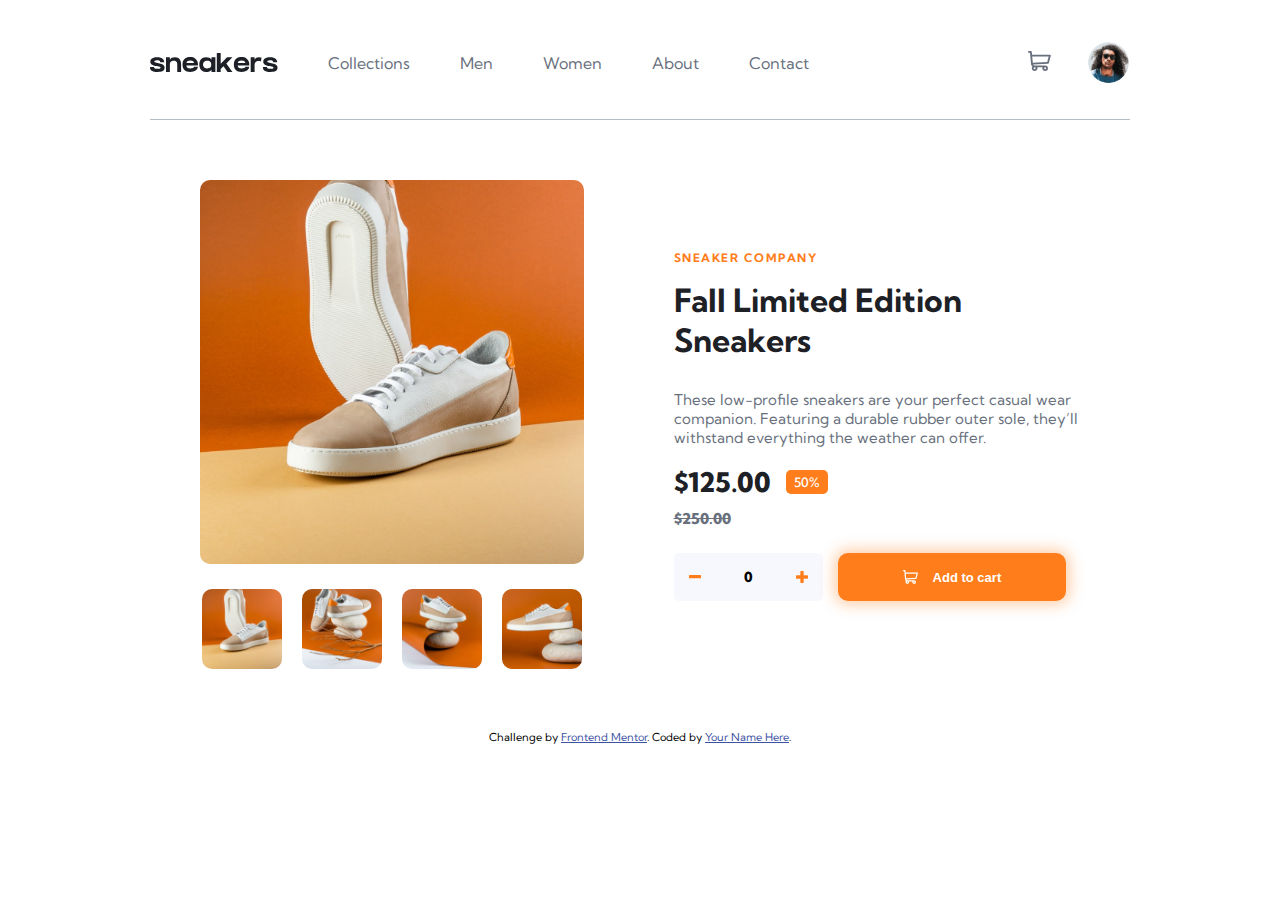
==== index.html @ d484bc52 "Fix folder hierarchy" ====
<!DOCTYPE html>
<html lang="en">

<head>
  <meta charset="UTF-8">
  <meta name="viewport" content="width=device-width, initial-scale=1.0">
  <!-- displays site properly based on user's device -->

  <link rel="icon" type="image/png" sizes="32x32" href="./images/favicon-32x32.png">

  <title>Frontend Mentor | E-commerce product page</title>
  <link rel="stylesheet" href="style.css">
</head>

<body>

  <div class="screenBlur"></div>

  <div class="lightbox">

    <div class="lightbox-wrapper">

      <div class="lightbox-icon-close-wrapper">
        <img src="./images/icon-close copy.svg" alt="" class="lightbox-icon-close">
      </div>

      <div class="lightbox-mainImage-Wrapper">

        <img src="" alt="" class="lightbox-mainImage">

        <div class="lightbox-nextPrevious-buttonWrapper">

          <button class="lightbox-buttonPrevious"><img src="./images/icon-previous.svg" alt=""></button>

          <button class="lightbox-buttonNext"><img src="./images/icon-next.svg" alt=""></button>

        </div>

      </div>

      <div class="lightbox-image-navegation">

        <div class="lightbox-image-navegation__buttonWrapper">
          <button class="lightbox-thumbnail-button"><img src="./images/image-product-1-thumbnail.jpg" alt=""
              class="lightbox-thumbnail" data-large="./images/image-product-1.jpg"></button>
        </div>

        <div class="lightbox-image-navegation__buttonWrapper">
          <button class="lightbox-thumbnail-button"><img src="./images/image-product-2-thumbnail.jpg" alt=""
              class="lightbox-thumbnail" data-large="./images/image-product-2.jpg"></button>
        </div>

        <div class="lightbox-image-navegation__buttonWrapper">
          <button class="lightbox-thumbnail-button"><img src="./images/image-product-3-thumbnail.jpg" alt=""
              class="lightbox-thumbnail" data-large="./images/image-product-3.jpg"></button>
        </div>

        <div class="lightbox-image-navegation__buttonWrapper">
          <button class="lightbox-thumbnail-button"><img src="./images/image-product-4-thumbnail.jpg" alt=""
              class="lightbox-thumbnail" data-large="./images/image-product-4.jpg"></button>
        </div>
      </div>

    </div>
  </div>

  <header>

    <nav>

      <div class="menu-icon">
        <span></span>
        <span></span>
        <span></span>
      </div>

      <img src="./images/logo.svg" alt="Logo" class="logo">

      <div class="menuLinks-Wrapper">

        <div class="closeButton">

          <button class="closeButtonIcon"><img src="./images/icon-close.svg" alt=""></button>

        </div>

        <div class="menuLinks">

          <a href="#">Collections</a>
          <a href="#">Men</a>
          <a href="#">Women</a>
          <a href="#">About</a>
          <a href="#">Contact</a>

        </div>

      </div>

      <div class="user-area">
        <button class="cart">
          <img src="./images/icon-cart.svg" alt="Carrinho">

          <div class="cart-display-quantity">
            <p class="cart-display-quantity-number">1</p>
          </div>
        </button>

        <div class="productsCart">
          <h3>Cart</h3>
          <p class="cartEmptyP">Your cart is empty.</p>

          <div class="cart-product">

            <div class="cart-product-button-wrapper">

              <img class="cart-product-button-wrapper-img" src="./images/image-product-1-thumbnail.jpg" alt="">

              <div class="cart-product-wrapper">

                <h3 class="cart-product-title">Fall Limited Edition Sneakers</h3>

                <div class="cart-product-price-wrapper">

                  <div class="cart-product-price-quantity-wrapper">

                    <h3 class="cart-product-price">$125.00 x</h3>
                    <h3 class="cart-product-quantity">3</h3>

                  </div>

                  <h3 class="cart-product-final-price">$375.00</h3>

                </div>

              </div>

              <button class="delete-button"><img src="./images/icon-delete.svg" alt=""></button>

            </div>

            <button class="checkout-button">Checkout</button>

          </div>

        </div>

        <div class="avatar-image-container">
          <img src="./images/image-avatar.png" alt="Avatar" class="avatar-image">
        </div>
      </div>
    </nav>

  </header>

  <main>

    <div class="image-pack">

      <div class="mainImage-Wrapper">

        <img src="./images/image-product-1.jpg" alt="" class="mainImage">

        <div class="nextPrevious-buttonWrapper">

          <button class="buttonPrevious"><img src="./images/icon-previous.svg" alt=""></button>

          <button class="buttonNext"><img src="./images/icon-next.svg" alt=""></button>

        </div>

      </div>

      <div class="image-navegation">

        <div class="image-navegation__buttonWrapper">
          <button><img src="./images/image-product-1-thumbnail.jpg" alt="" class="thumbnail"
              data-large="./images/image-product-1.jpg"></button>
        </div>

        <div class="image-navegation__buttonWrapper">
          <button><img src="./images/image-product-2-thumbnail.jpg" alt="" class="thumbnail"
              data-large="./images/image-product-2.jpg"></button>
        </div>

        <div class="image-navegation__buttonWrapper">
          <button><img src="./images/image-product-3-thumbnail.jpg" alt="" class="thumbnail"
              data-large="./images/image-product-3.jpg"></button>
        </div>

        <div class="image-navegation__buttonWrapper">
          <button><img src="./images/image-product-4-thumbnail.jpg" alt="" class="thumbnail"
              data-large="./images/image-product-4.jpg"></button>
        </div>
      </div>

    </div>

    <div class="description-area">

      <h3>SNEAKER COMPANY</h3>

      <h1>Fall Limited Edition Sneakers</h1>

      <p class="description">These low-profile sneakers are your perfect casual wear companion. Featuring a
        durable rubber outer sole, they’ll withstand everything the weather can offer.</p>

      <div class="pricePercentage-wrapper">

        <div class="pricePercentage">
          <p class="price">$125.00</p>
          <p class="percentage">50%</p>
        </div>

        <p class="past-price">$250.00</p>

      </div>

      <div class="quantityButton">

        <div class="quantityWrapper">
          <button class="quantityDelete"><img src="./images/icon-minus.svg" alt="" srcset=""></button>
          <p class="quantity">0</p>
          <button class="quantityAdd"><img src="./images/icon-plus.svg" alt="" srcset=""></button>
        </div>

        <button class="cartButton">
          <img src="./images/icon-cart copy.svg" alt="" srcset="">
          <p>Add to cart</p>
        </button>
      </div>

    </div>

  </main>

  <footer>
    Challenge by <a href="https://www.frontendmentor.io?ref=challenge" target="_blank">Frontend Mentor</a>.
    Coded by <a href="#">Your Name Here</a>.
  </footer>
</body>

<script src="./script.js"></script>

</html>
---- style.css ----
@import url('https://fonts.googleapis.com/css2?family=Kumbh+Sans:wght@100..900&display=swap');

* {
    padding: 0;
    margin: 0;
    box-sizing: border-box;
    border: none;
}

html {
    font-size: 62.5%;

    --orange: hsl(26, 100%, 55%);
    --paleOrange: hsl(25, 100%, 94%);

    --veryDarkBlue: hsl(220, 13%, 13%);
    --darkGrayishBlue: hsl(219, 9%, 45%);
    --grayishBlue: hsl(220, 14%, 75%);
    --lightGrayishBlue: hsl(223, 64%, 98%);
    --white: hsl(0, 0%, 100%);
    --black: hsl(0, 0%, 0%);

    --mainFont: 'Kumbh Sans', sans-serif;

    font-family: var(--mainFont);
}

.AddToCartButtonActive {}

body {
    width: 100%;
    height: auto;
    background-color: var(--white);
}

body.modalOpen {
    overflow: hidden;
}

body .lightbox {
    position: fixed;
    top: 0;
    z-index: 3000;
    display: none;
    flex-direction: column;
    width: 100vw;
    height: 100vh;
    align-items: center;
    justify-content: center;
}

body .lightbox .lightbox-icon-close-wrapper {
    width: 100%;
    display: flex;
    align-items: center;
    justify-content: flex-end;
    margin-bottom: 1.5rem;
}

body .lightbox .lightbox-icon-close-wrapper .lightbox-icon-close {
    cursor: pointer;
}

body .lightbox .lightbox-mainImage-Wrapper {
    position: relative;
}

body .lightbox .lightbox-nextPrevious-buttonWrapper {
    display: block;
    position: absolute;
    width: 118%;
    padding: 0px 1.5rem;
    display: flex;
    justify-content: space-between;
    top: 50%;
    left: -9%;
}

body .lightbox .lightbox-nextPrevious-buttonWrapper button {
    width: 4rem;
    height: 4rem;
    border-radius: 50%;
    display: flex;
    align-items: center;
    justify-content: center;
    cursor: pointer;
}

body .lightbox .lightbox-mainImage {
    width: clamp(30rem, 30vw, 40rem);
    border-radius: 1rem;
}

body .lightbox .lightbox-image-navegation {
    display: flex;
    flex-direction: row;
    justify-content: space-between;
    margin-top: 2rem;
}

.lightbox-image-navegation__buttonWrapper {
    width: clamp(6.8rem, 7.3vw, 8.3rem);
    height: clamp(6.8rem, 7.3vw, 8.3rem);
    flex-shrink: 0;
    display: flex;
    justify-content: center;
    align-items: center;
}

body .lightbox .lightbox-image-navegation img {
    width: clamp(6.5rem, 7vw, 8rem);
    border-radius: 1rem;
    cursor: pointer;
    transition-duration: 80ms;
    transition-property: border;
    box-sizing: content-box;
}

body .lightbox .lightbox-image-navegation button {
    display: flex;
    justify-content: center;
    align-items: center;
    transition-duration: 80ms;
    transition-property: border;
    box-sizing: content-box;
    border-radius: 1.5rem;
}

body .lightbox .lightbox-image-navegation button:hover {
    border: 3px solid var(--orange);
}

body .lightbox .lightbox-image-navegation img:hover {
    opacity: 0.50;
}

.selected {
    border: 3px solid var(--orange);
}

.opacity {
    opacity: 0.50;
}

.disabled {
    display: none;
}

.screenBlur {
    width: 100%;
    height: 100%;
    position: fixed;
    top: 0;
    left: 0;
    background-color: rgba(0, 0, 0, 0.5);
    z-index: 2000;
    display: none;
}

header {
    display: flex;
    flex-direction: row;
    gap: 5rem;
    height: 12rem;
    margin: 0rem 15rem;
    border-bottom: 1px solid var(--grayishBlue);
    position: fixed;
    width: calc(100% - 30rem);
    top: 0;
    left: 0;
    background-color: white;
    z-index: 1000;
}

header nav .menu-icon {
    display: none;
}

header nav .logo {
    width: clamp(10rem, 10vw, 15rem);
    border-bottom: 4px solid transparent;
}

header nav {
    font-weight: 400;
    font-size: 1.6rem;
    color: var(--darkGrayishBlue);
    display: flex;
    flex-direction: row;
    align-items: center;
    justify-content: center;
    margin-top: .5rem;
    gap: 5rem;
    width: 100%;
    height: 100%;
}

header nav .menuLinks-Wrapper {
    display: flex;
    flex-direction: row;
    align-items: center;
    justify-content: center;
    gap: 5rem;
    width: 100%;
    height: 100%;
}

header nav .menuLinks-Wrapper .menuLinks {
    display: flex;
    flex-direction: row;
    align-items: center;
    justify-content: center;
    gap: 5rem;
    width: 100%;
    height: 100%;
}

header nav .menuLinks-Wrapper .closeButton {
    display: none;
}

header nav a {
    color: var(--darkGrayishBlue);
    text-decoration: none;
    cursor: pointer;
    height: 91%;
    display: flex;
    justify-content: center;
    align-items: center;
    border-bottom: 4px solid transparent;
}

header nav a:hover {
    border-bottom: 4px solid var(--orange);
}

header nav .user-area {
    display: flex;
    flex-direction: row;
    gap: 3.5rem;
    justify-content: flex-end;
    align-items: center;
    width: 100%;
    border-bottom: 4px solid transparent;
}

header nav .user-area .cart {
    position: relative;
}

header nav .user-area .cart .cart-display-quantity {
    position: absolute;
    background-color: var(--orange);
    color: var(--white);
    width: 1.8rem;
    font-size: 1rem;
    border-radius: .6rem;
    top: -0.25rem;
    left: 1rem;
    visibility: hidden;
}

header nav .user-area .productsCart {
    position: absolute;
    background-color: var(--white);
    box-shadow: 0px 0px 20px 3px rgba(0, 0, 0, 0.150);
    top: 11rem;
    right: 8rem;
    border-radius: 1rem;
    display: flex;
    flex-direction: column;
    visibility: hidden;
    overflow: hidden;
}

header nav .user-area .productsCart .cart-product {
    display: flex;
    flex-direction: column;
    width: 100%;
    align-items: center;
    justify-content: center;
    gap: 1.5rem;
    padding: 1.5rem;
    visibility: hidden;
}

header nav .user-area .productsCart .cart-product .checkout-button {
    background-color: var(--orange);
    font-weight: 800;
    border-radius: .5rem;
    padding: 1.2rem 5rem;
    width: 100%;
    color: var(--white);
    cursor: pointer;
}

header nav .user-area .productsCart .cart-product .checkout-button:hover {
    filter: brightness(1.2);
}

header nav .user-area .productsCart .cart-product .cart-product-button-wrapper {
    display: flex;
    flex-direction: row;
    align-items: center;
    justify-content: center;
    border: none;
    gap: 1.5rem;
}

header nav .user-area .productsCart .cart-product .cart-product-button-wrapper .delete-button {
    width: 1.5rem;
    cursor: pointer;
}

header nav .user-area .productsCart .cart-product .cart-product-button-wrapper .delete-button img {
    width: 1.5rem;
}

header nav .user-area .productsCart .cart-product .cart-product-button-wrapper .cart-product-button-wrapper-img {
    width: 4rem;
    object-fit: cover;
    border-radius: .5rem;
}

header nav .user-area .productsCart .cart-product .cart-product-button-wrapper .cart-product-title {
    border: none;
    font-size: 1.3rem;
    padding: 0;
    font-weight: 500;
    color: var(--black);
}

header nav .user-area .productsCart .cart-product .cart-product-button-wrapper .cart-product-wrapper {
    display: flex;
    flex-direction: column;
    border: none;
    gap: .5rem;
}

header nav .user-area .productsCart .cart-product .cart-product-button-wrapper .cart-product-wrapper .cart-product-price-wrapper {
    display: flex;
    flex-direction: row;
    border: none !important;
    gap: .5rem;
}

header nav .user-area .productsCart .cart-product .cart-product-button-wrapper .cart-product-wrapper .cart-product-price-wrapper .cart-product-price-quantity-wrapper {
    display: flex;
    flex-direction: row;
    border: none;
}

header nav .user-area .productsCart .cart-product .cart-product-button-wrapper .cart-product-wrapper .cart-product-price-wrapper .cart-product-price-quantity-wrapper .cart-product-price {
    border: none;
    padding: 0 !important;
    font-weight: 500 !important;
    color: var(--black) !important;
    font-size: 1.3rem;
}

.cart-product-quantity {
    border: none !important;
    padding: 0 !important;
    font-weight: 500 !important;
    color: var(--black) !important;
    font-size: 1.3rem !important;
}

.cart-product-final-price {
    border: none !important;
    padding: 0 !important;
    font-size: 1.3rem !important;
}

.visible {
    visibility: visible;
    opacity: 1;
}

header nav .user-area .productsCart h3 {
    color: var(--black);
    font-size: 1.5rem;
    padding: 2rem;
    border-bottom: .1rem solid var(--grayishBlue);
    filter: brightness(1.16);
}

header nav .user-area .productsCart .cartEmptyP {
    font-weight: 800;
    visibility: hidden;
    position: absolute;
    top: 10rem;
    left: 7rem;
}

header nav .user-area button {
    background-color: transparent;
    cursor: pointer;
}

header nav .user-area button img {
    width: 2.3rem;
    transition-duration: 200ms;
    transition-property: filter;
    z-index: 1;
}

header nav .user-area button img:hover {
    filter: brightness(0);
}

.avatar-image-container {
    flex-shrink: 0;
    display: flex;
    justify-content: center;
    align-items: center;
    width: 4.4rem;
    height: 4.4rem;
}

header nav .user-area .avatar-image {
    width: 4.1rem;
    cursor: pointer;
    border-radius: 50%;
    transition-duration: 80ms;
    transition-property: border;
    box-sizing: content-box;
}

header nav .user-area .avatar-image:hover {
    border: 3px solid var(--orange);
}

main {
    display: flex;
    flex-direction: row;
    margin: 18rem 20rem 5rem 20rem;
    gap: clamp(4.5rem, 7vw, 9rem);
    height: auto;
}

main .image-pack .nextPrevious-buttonWrapper {
    display: none;
}

main .image-pack .mainImage {
    width: clamp(30rem, 30vw, 40rem);
    border-radius: 1rem;
}

main .image-pack .image-navegation {
    display: flex;
    flex-direction: row;
    justify-content: space-between;
    margin-top: 2rem;
}

.image-navegation__buttonWrapper {
    width: clamp(6.8rem, 7.3vw, 8.3rem);
    height: clamp(6.8rem, 7.3vw, 8.3rem);
    flex-shrink: 0;
    display: flex;
    justify-content: center;
    align-items: center;
}

main .image-pack .image-navegation img {
    width: clamp(6.5rem, 7vw, 8rem);
    border-radius: 1rem;
    cursor: pointer;
    transition-duration: 80ms;
    transition-property: border;
    box-sizing: content-box;
}

main .image-pack .image-navegation button {
    display: flex;
    justify-content: center;
    align-items: center;
    transition-duration: 80ms;
    transition-property: border;
    box-sizing: content-box;
    border-radius: 1.5rem;
}

main .image-pack .image-navegation button:hover {
    border: 3px solid var(--orange);
}

main .image-pack .image-navegation img:hover {
    opacity: 0.50;
}

main .description-area {
    padding-top: clamp(3rem, 6vw, 7rem);
}

main .description-area h3 {
    color: var(--orange);
    margin-bottom: 1.5rem;
    letter-spacing: .15rem;
}

main .description-area h1 {
    font-size: clamp(2.8rem, 2.5vw, 3.5rem);
    color: var(--veryDarkBlue);
}

main .description-area .description {
    font-size: 1.5rem;
    color: var(--darkGrayishBlue);
    margin-top: 3rem;
}

main .description-area .pricePercentage {
    display: flex;
    flex-direction: row;
    margin-top: 1.8rem;
    justify-content: flex-start;
    align-items: center;
    gap: 1.5rem;
}

main .description-area .pricePercentage .price {
    font-size: 2.7rem;
    font-weight: 800;
    color: var(--veryDarkBlue);
}

main .description-area .pricePercentage .percentage {
    background-color: var(--orange);
    color: var(--white);
    font-size: 1.3rem;
    font-weight: 500;
    padding: .4rem .8rem;
    border-radius: .5rem;
}

main .description-area .past-price {
    font-size: 1.5rem;
    font-weight: 800;
    text-decoration: line-through;
    color: var(--darkGrayishBlue);
    margin-top: 1rem;
}

main .description-area .quantityButton {
    display: flex;
    flex-direction: row;
    margin-top: 2.5rem;
    gap: 1.5rem;
}

main .description-area .quantityButton .quantityWrapper {
    display: flex;
    flex-direction: row;
    justify-content: center;
    align-items: center;
    background-color: var(--lightGrayishBlue);
    padding: 1.5rem;
    gap: 4rem;
    border-radius: .5rem;
}

main .description-area .quantityButton .quantityWrapper button {
    background-color: var(--lightGrayishBlue);
    display: flex;
    justify-content: center;
    align-items: center;
    cursor: pointer;
}

main .description-area .quantityButton .quantityWrapper button img {
    width: 1.2rem;
}

main .description-area .quantityButton .quantityWrapper button img:hover {
    filter: brightness(1.4);
}

main .description-area .quantityButton .quantityWrapper .quantity {
    font-size: 1.4rem;
    font-weight: 800;
    width: 1.5rem;
    text-align: center;
}

main .description-area .quantityButton .cartButton img {
    width: 1.5rem;
}

main .description-area .quantityButton .cartButton {
    background-color: var(--orange);
    color: var(--white);
    font-size: 1.3rem;
    font-weight: 800;
    display: flex;
    justify-content: center;
    align-items: center;
    gap: 1.5rem;
    padding: 1rem 6.5rem;
    border-radius: 1rem;
    cursor: pointer;
    box-shadow: 0px 0px 15px 3px hsla(26, 100%, 55%, 0.401);
    transition-duration: 200ms;
    transition-property: filter;
}

main .description-area .quantityButton .cartButton:hover {
    filter: brightness(1.15);
}

footer {
    font-size: 11px;
    text-align: center;
    padding: 1rem 0;
}

footer a {
    color: hsl(228, 45%, 44%);
}

@media (max-width: 1024px) {

    header {
        height: clamp(7rem, 10vw, 10rem);
        margin: 0;
        padding: 0;
        width: 100%;
        top: 0;
        left: 0;
        position: fixed !important;
        z-index: 1000;
    }

    header nav {
        gap: 2.5rem;
        width: 100%;
        margin: 0px clamp(2rem, 4vw, 5rem);
    }

    header nav .menu-icon {
        border-top: .4rem solid transparent;
        gap: .4rem;
        width: 4rem;
        height: 3rem;
        display: flex;
        flex-direction: column;
        cursor: pointer;
    }

    header nav .menu-icon span {
        display: block;
        height: 4px;
        width: 2.9rem;
        background-color: var(--darkGrayishBlue);
        transition: transform 0.3s ease, opacity 0.3s ease;
    }

    header nav .logo {
        width: clamp(13rem, 15vw, 20rem);
    }

    header nav .menuLinks-Wrapper .closeButton {
        display: flex;
        flex-direction: row;
        width: 100%;
    }

    header nav .menuLinks-Wrapper .closeButton button {
        background-color: transparent;
        cursor: pointer;
    }

    header nav .menuLinks-Wrapper {
        position: absolute;
        display: flex;
        flex-direction: column;
        width: 50%;
        background-color: var(--white);
        left: 0;
        top: 0;
        height: 100vh;
        margin: 0;
        align-items: flex-start;
        justify-content: flex-start;
        gap: 2.5rem;
        padding: 3rem;
        transform: translateX(-100%);
        transition: transform 0.3s ease;
        z-index: 9999;
    }

    header nav .menuLinks-Wrapper.open {
        transform: translateX(0);
    }

    header nav .menuLinks-Wrapper .menuLinks {
        display: flex;
        flex-direction: column;
        width: 100%;
        background-color: var(--white);
        height: 50%;
        font-weight: 800;
        align-items: flex-start;
        justify-content: flex-start;
        gap: 2.5rem;
    }

    header nav .menuLinks-Wrapper a {
        color: var(--black);
        height: auto;
    }

    header nav .user-area {
        gap: clamp(2.4rem, 4vw, 3.5rem);
    }

    .avatar-image-container {
        width: clamp(3.8rem, 4.8vw, 4.4rem);
        height: clamp(3.8rem, 4.8vw, 4.4rem);
    }

    header nav .user-area .productsCart {
        position: absolute;
        background-color: var(--white);
        box-shadow: 0px 0px 20px 3px rgba(0, 0, 0, 0.150);
        top: 10rem;
        left: 5%;
        width: 90%;
        border-radius: 1rem;
        display: flex;
        flex-direction: column;
        visibility: hidden;
        overflow: hidden;
    }

    header nav .user-area .productsCart .cartEmptyP {
        font-weight: 800;
        visibility: hidden;
        position: absolute;
        top: 10rem;
        left: 50%;
        transform: translateX(-50%);
    }

    header nav .user-area .productsCart .cart-product .cart-product-button-wrapper {
        display: flex;
        flex-direction: row;
        align-items: center;
        justify-content: center;
        border: none;
        gap: 1.5rem;
    }
    

    header nav .user-area .avatar-image {
        width: clamp(3.5rem, 4.5vw, 4.1rem);
    }

    main {
        flex-direction: column;
        margin: clamp(7rem, 10vw, 10rem) 0rem 0rem 0rem;
        gap: 0rem;
    }

    main .image-pack {
        width: 100%;
        height: auto;
    }

    main .image-pack .mainImage-Wrapper {
        position: relative;
    }

    main .image-pack .nextPrevious-buttonWrapper {
        display: block;
        position: absolute;
        width: 100%;
        padding: 0px 1.5rem;
        display: flex;
        justify-content: space-between;
        top: 50%;

    }

    main .image-pack .nextPrevious-buttonWrapper button {
        width: 4rem;
        height: 4rem;
        border-radius: 50%;
        display: flex;
        align-items: center;
        justify-content: center;
        cursor: pointer;
    }

    main .image-pack .mainImage {
        width: max(100%, 10rem);
        height: auto;
        object-fit: cover;
        border-radius: 0rem;
    }

    main .image-pack .image-navegation {
        display: none;
    }

    main .description-area {
        padding: clamp(2rem, 4vw, 5rem) 3rem;
    }

    main .description-area .pricePercentage-wrapper {
        display: flex;
        flex-direction: row;
        align-items: center;
        justify-content: space-between;
    }

    main .description-area .quantityButton {
        flex-direction: column;
    }

    main .description-area .quantityButton .quantityWrapper {
        justify-content: space-between;
    }

    main .description-area .quantityButton .cartButton {
        padding: 2rem 6.5rem;
    }
}
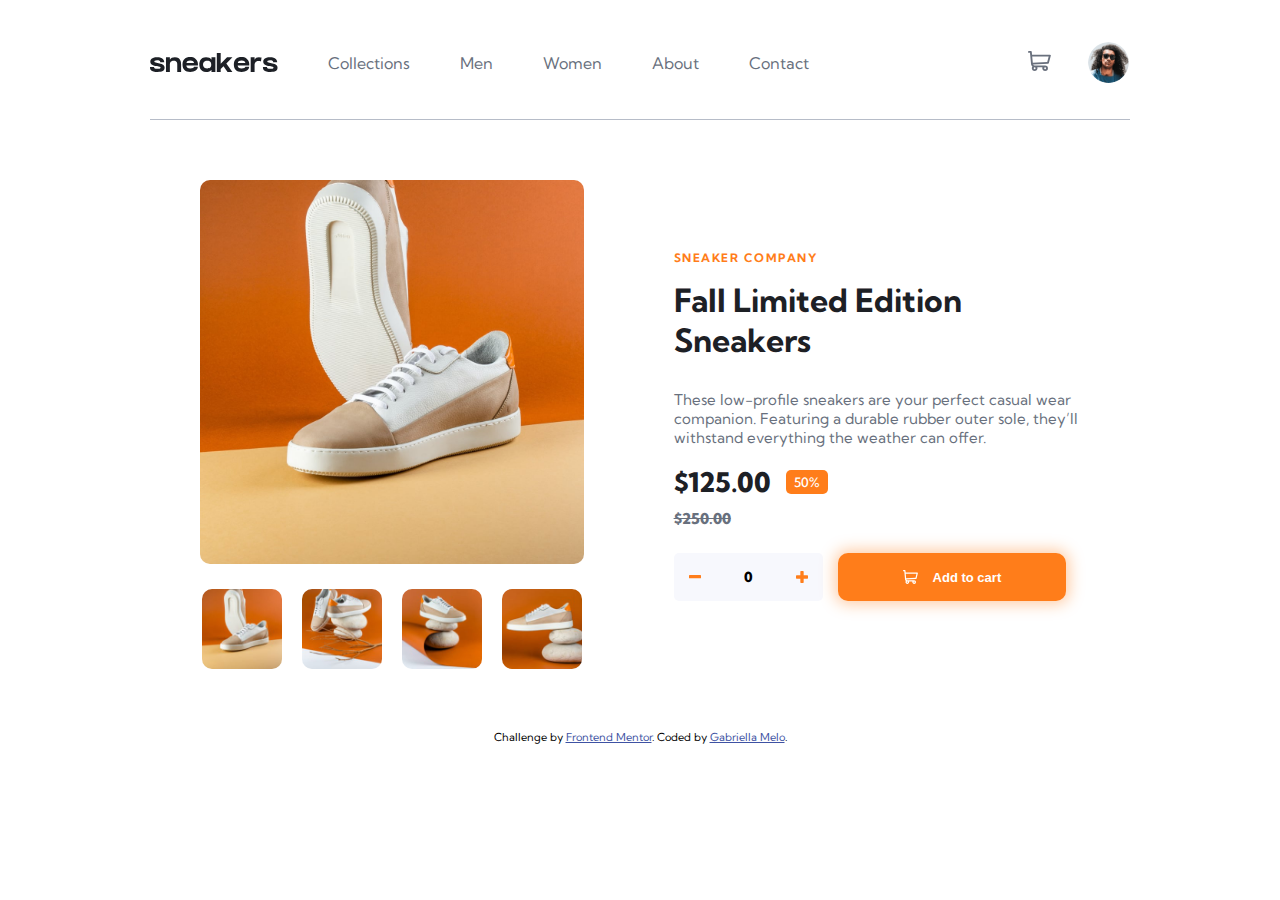
==== commit d9dd2b82: "Add readme & update footer description" ====
--- a/index.html
+++ b/index.html
@@ -235,7 +235,7 @@
 
   <footer>
     Challenge by <a href="https://www.frontendmentor.io?ref=challenge" target="_blank">Frontend Mentor</a>.
-    Coded by <a href="#">Your Name Here</a>.
+    Coded by <a href="https://github.com/GabriellaAM" target="_blank">Gabriella Melo</a>.
   </footer>
 </body>
 
